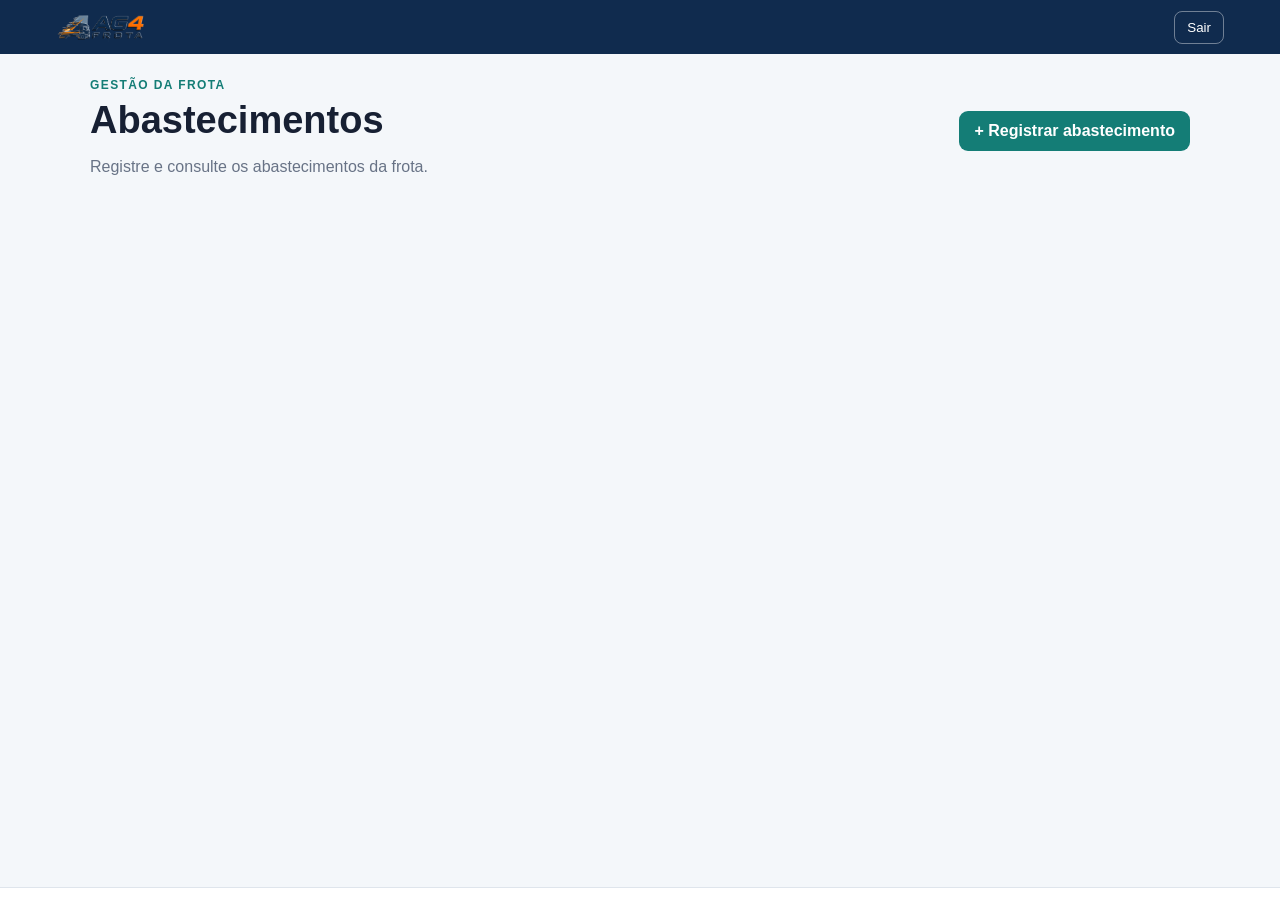
==== abast.html @ 2fa2021f "Create abast.html for fueling management" ====
<!DOCTYPE html>
<html lang="pt-BR">
<head>
  <meta charset="UTF-8">
  <meta name="viewport" content="width=device-width, initial-scale=1">
  <title>Abastecimentos | Frota AG4</title>
  <link rel="stylesheet" href="css/veic.css">
  <link rel="stylesheet" href="css/abast.css">
  <script src="js/abast.js" defer></script>
</head>
<body>
  <header class="topbar">
    <a class="app-brand" href="app.html" aria-label="Frota AG4 - Início">
      <img src="img/logo.png" alt="Frota AG4" class="app-logo">
    </a>
    <div class="user-area">
      <span id="userInfo"></span>
      <button id="logoutButton" class="logout-button" type="button">Sair</button>
    </div>
  </header>

  <main class="content">
    <div class="page-heading">
      <div>
        <p class="eyebrow">GESTÃO DA FROTA</p>
        <h1>Abastecimentos</h1>
        <p class="subtitle">Registre e consulte os abastecimentos da frota.</p>
      </div>
      <button id="openFormButton" class="primary-button" type="button">
        + Registrar abastecimento
      </button>
    </div>

    <p id="feedback" class="feedback" role="status"></p>
    <section id="fuelingList" class="vehicle-list" aria-label="Lista de abastecimentos"></section>
    <p id="emptyMessage" class="empty-message" hidden>Nenhum abastecimento cadastrado.</p>
  </main>

  <nav class="bottom-nav" id="bottomNav" aria-label="Navegação principal"></nav>

  <dialog id="fuelingDialog" class="dialog">
    <form id="fuelingForm" class="dialog-card">
      <div class="dialog-heading">
        <div>
          <p class="eyebrow">FROTA AG4</p>
          <h2>Registrar abastecimento</h2>
        </div>
        <button id="closeFormButton" class="icon-button" type="button"
                aria-label="Fechar">×</button>
      </div>

      <label for="vehicleId">Veículo</label>
      <select id="vehicleId" name="vehicleId" required></select>

      <label for="driverId">Motorista</label>
      <select id="driverId" name="driverId" required></select>

      <label for="date">Data</label>
      <input id="date" name="date" type="date" required>

      <div class="form-row">
        <div>
          <label for="liters">Litros</label>
          <input id="liters" name="liters" type="number" min="0.01" step="0.01" required>
        </div>
        <div>
          <label for="value">Valor (R$)</label>
          <input id="value" name="value" type="number" min="0" step="0.01" required>
        </div>
      </div>

      <label for="odometer">Quilometragem</label>
      <input id="odometer" name="odometer" type="number" min="0" step="1" required>

      <p id="formError" class="error-message" role="alert"></p>

      <div class="dialog-actions">
        <button id="cancelFormButton" class="secondary-button" type="button">
          Cancelar
        </button>
        <button class="primary-button" type="submit">Salvar abastecimento</button>
      </div>
    </form>
  </dialog>
</body>
</html>
---- css/veic.css ----
* {
  box-sizing: border-box;
}

body {
  margin: 0;
  min-height: 100vh;
  padding-bottom: 88px;
  color: #172033;
  background: #f4f7fa;
  font-family: Arial, sans-serif;
}

.topbar {
  min-height: 54.4px; /* 68px × 0,8 */
  padding: 9.6px clamp(16px, 5vw, 56px); /* 12px × 0,8 */
  display: flex;
  align-items: center;
  justify-content: space-between;
  gap: 16px;
  background: #102b4e;
  color: #fff;
}

.app-brand {
  color: #fff;
  text-decoration: none;
  font-size: 20px;
}

.app-brand strong {
  color: #62d4bd;
}

.user-area {
  display: flex;
  align-items: center;
  gap: 12px;
  font-size: 14px;
}

.logout-button {
  padding: 8px 12px;
  border: 1px solid #ffffff66;
  border-radius: 8px;
  color: #fff;
  background: transparent;
  cursor: pointer;
}

.content {
  width: min(100% - 32px, 1100px);
  margin: 24px auto; /* era 34px: reduz em cerca de 30% o espaço após o topbar */
}

.page-heading {
  display: flex;
  align-items: center;
  justify-content: space-between;
  gap: 20px;
}

.eyebrow {
  margin: 0 0 7px;
  color: #147d76;
  font-size: 12px;
  font-weight: 800;
  letter-spacing: 1.4px;
}

h1 {
  margin: 0;
  font-size: clamp(28px, 5vw, 38px);
}

.subtitle {
  margin-bottom: 8px;
  color: #687386;
}

.primary-button,
.secondary-button,
.danger-button {
  padding: 11px 15px;
  border: 0;
  border-radius: 9px;
  font: inherit;
  font-weight: 700;
  cursor: pointer;
}

.primary-button {
  color: #fff;
  background: #147d76;
}

.primary-button:hover {
  background: #10665f;
}

.secondary-button {
  color: #344054;
  background: #eef1f5;
}

.danger-button {
  color: #fff;
  background: #b42318;
}

.vehicle-list {
  display: grid;
  gap: 10px;
  margin-top: 8px; /* era 24px: reduz em cerca de 70% o espaço antes da lista */
}

.vehicle-item {
  width: 100%;
  padding: 12px 20px; /* era 17px 20px: reduz o espaço vertical interno em cerca de 30% */
  display: flex;
  align-items: center;
  justify-content: space-between;
  gap: 16px;
  border: 1px solid #e3e8ef;
  border-radius: 12px;
  color: #172033;
  background: #fff;
  text-align: left;
  cursor: pointer;
}

.vehicle-item:hover {
  border-color: #147d76;
  box-shadow: 0 5px 16px #14213d0c;
}

.vehicle-name {
  font-weight: 700;
}

.vehicle-plate {
  color: #526078;
  font-size: 14px;
}

.empty-message,
.feedback {
  min-height: 0;
  margin: 0;
  color: #687386;
}

.feedback {
  min-height: 20px;
  margin-top: 18px;
}

.dialog {
  width: min(100% - 28px, 500px);
  max-height: 90vh;
  padding: 0;
  border: 0;
  border-radius: 16px;
  background: transparent;
}

.dialog::backdrop {
  background: #10182899;
  backdrop-filter: blur(2px);
}

.dialog-card {
  padding: 24px;
  border-radius: 16px;
  background: #fff;
}

.dialog-heading {
  display: flex;
  align-items: flex-start;
  justify-content: space-between;
  gap: 12px;
  margin-bottom: 18px;
}

.dialog-heading h2 {
  margin: 0;
  font-size: 22px;
}

.icon-button {
  width: 36px;
  height: 36px;
  border: 0;
  border-radius: 8px;
  color: #344054;
  background: #eef1f5;
  font-size: 24px;
  cursor: pointer;
}

label {
  display: block;
  margin: 14px 0 6px;
  font-size: 14px;
  font-weight: 700;
}

input {
  width: 100%;
  padding: 12px;
  border: 1px solid #d6dce5;
  border-radius: 9px;
  font: inherit;
}

input:focus {
  outline: 3px solid #147d762c;
  border-color: #147d76;
}

.form-row {
  display: grid;
  grid-template-columns: 1fr 1fr;
  gap: 12px;
}

.dialog-actions {
  display: flex;
  justify-content: flex-end;
  gap: 10px;
  margin-top: 20px;
}

.error-message {
  min-height: 18px;
  margin: 10px 0 0;
  color: #b42318;
  font-size: 14px;
}

.details-list {
  margin: 0;
}

.details-list div {
  padding: 12px 0;
  border-bottom: 1px solid #edf0f4;
}

.details-list dt {
  color: #687386;
  font-size: 13px;
}

.details-list dd {
  margin: 5px 0 0;
  font-weight: 700;
}





  .bottom-nav {
  position: fixed;
  z-index: 10;
  right: 0;
  bottom: 0;
  left: 0;
  display: flex;
  gap: 8px;
  overflow-x: auto;
  padding: 6px 12px calc(6px + env(safe-area-inset-bottom)); /* padding: 8px 12px calc(8px + env(safe-area-inset-bottom)); */
  border-top: 1px solid #dfe5ec;
  background: #fff;
  scrollbar-width: thin;
  -webkit-overflow-scrolling: touch;
}

.nav-link {
  flex: 0 0 82px;
  display: flex;
  min-height: 47px; /* era 62px; redução aproximada de 20% */
  flex-direction: column;
  align-items: center;
  justify-content: center;
  gap: 5px;
  border-radius: 10px;
  color: #445066;
  text-decoration: none;
  font-size: 12px;
  white-space: nowrap;
}

.nav-link:hover,
.nav-link.active {
  color: #fff;
  background: #147d76;
}

.nav-link img {
  width: 24px;
  height: 24px;
  object-fit: contain;
}

.topbar img.app-logo {
  display: block;
  width: auto;
  height: 30px;
  max-width: 160px;
  object-fit: contain;
}
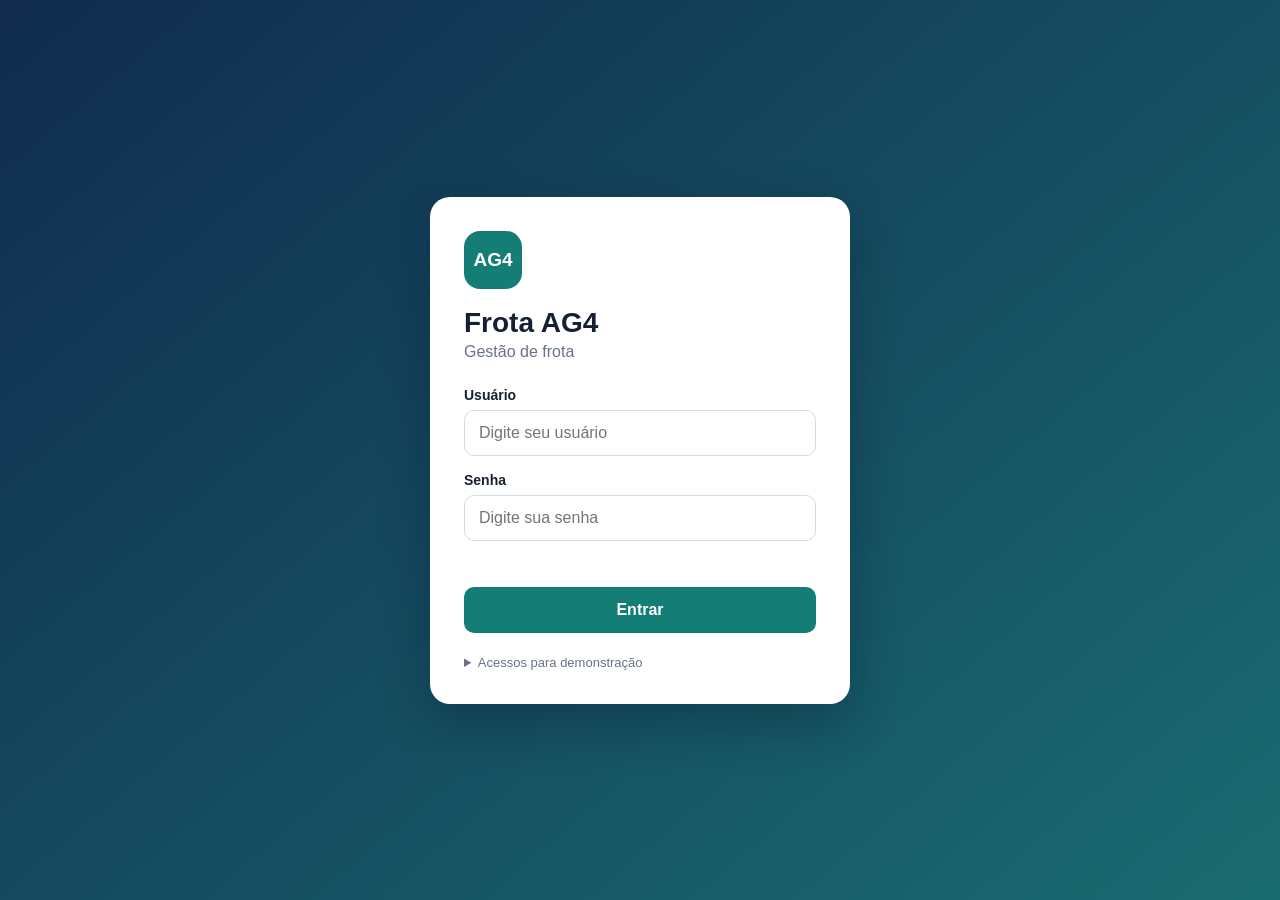
==== commit 870f53bb: "Update abast.html" ====
--- a/abast.html
+++ b/abast.html
@@ -32,7 +32,21 @@
     </div>
 
     <p id="feedback" class="feedback" role="status"></p>
-    <section id="fuelingList" class="vehicle-list" aria-label="Lista de abastecimentos"></section>
+    <div class="table-wrapper">
+  <table class="fueling-table">
+    <thead>
+      <tr>
+        <th>Data</th>
+        <th>Veículo</th>
+        <th>Motorista</th>
+        <th>Litros</th>
+        <th>km</th>
+        <th>Consumo</th>
+      </tr>
+    </thead>
+    <tbody id="fuelingList"></tbody>
+  </table>
+</div>
     <p id="emptyMessage" class="empty-message" hidden>Nenhum abastecimento cadastrado.</p>
   </main>
 
--- a/css/abast.css
+++ b/css/abast.css
@@ -0,0 +1,24 @@
+select {
+  width: 100%;
+  padding: 12px;
+  border: 1px solid #d6dce5;
+  border-radius: 9px;
+  background: #fff;
+  font: inherit;
+}
+
+select:focus {
+  outline: 3px solid #147d762c;
+  border-color: #147d76;
+}
+
+.fueling-consumption {
+  color: #147d76;
+  font-weight: 700;
+}
+
+@media (max-width: 600px) {
+  .form-row {
+    grid-template-columns: 1fr;
+  }
+}
